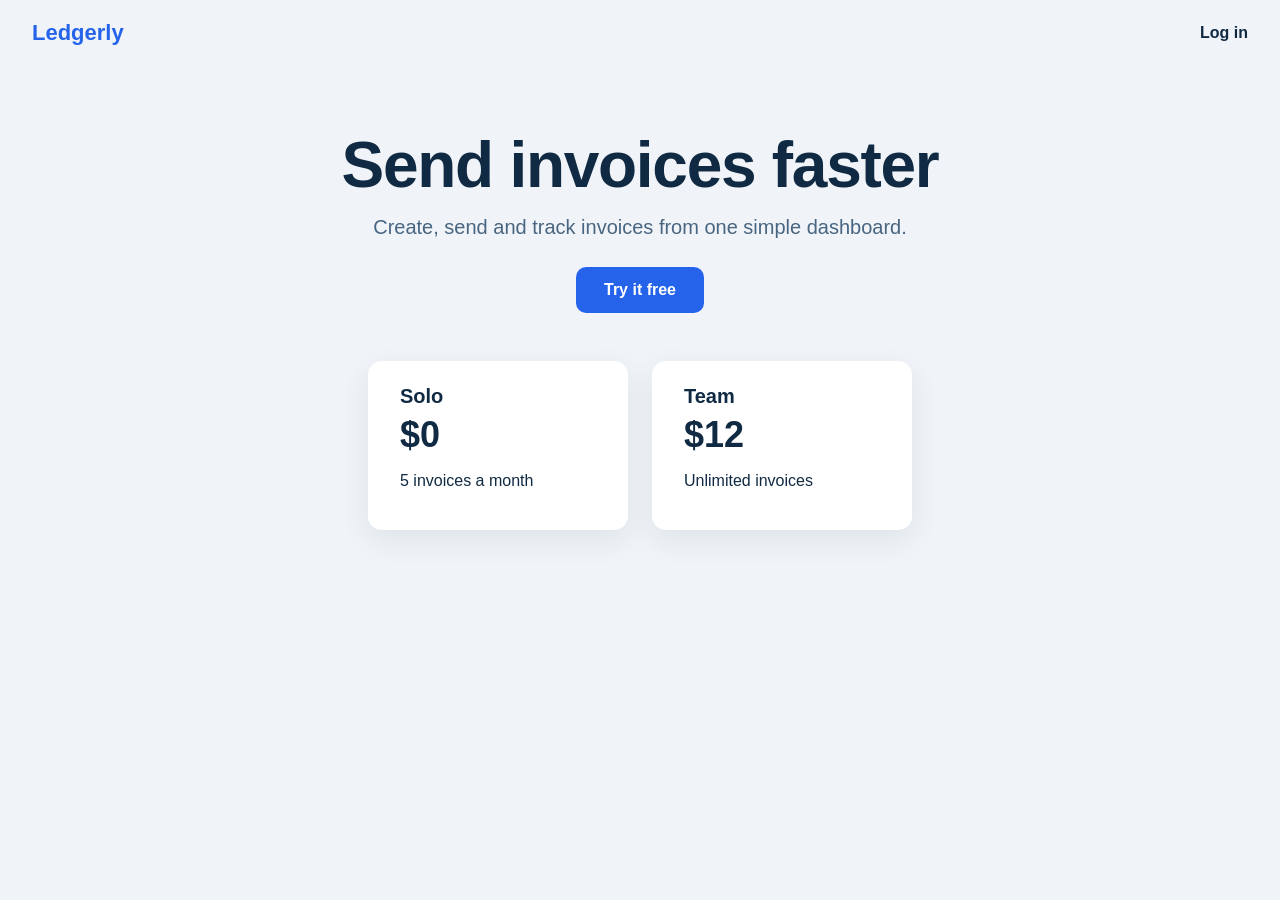
==== ledgerly/index.html @ ea07fb89 "Demo pages with planted mobile bugs" ====
<!doctype html>
<html lang="en">
<head>
<meta charset="utf-8">
<meta name="viewport" content="width=device-width, initial-scale=1">
<title>Ledgerly</title>
<link rel="stylesheet" href="style.css">
</head>
<body>
<header>
  <div class="logo">Ledgerly</div>
  <a class="login" href="#">Log in</a>
</header>
<main class="hero">
  <h1>Send invoices faster</h1>
  <p>Create, send and track invoices from one simple dashboard.</p>
  <a class="cta" href="#">Try it free</a>
</main>
<section class="plans">
  <div class="plan"><h2>Solo</h2><p class="price">$0</p><p>5 invoices a month</p></div>
  <div class="plan"><h2>Team</h2><p class="price">$12</p><p>Unlimited invoices</p></div>
</section>
</body>
</html>
---- ledgerly/style.css ----
* { box-sizing: border-box; }
body { margin: 0; font-family: -apple-system, "Segoe UI", Roboto, Helvetica, Arial, sans-serif; color: #102a43; background: #f0f4f8; }
header { display: flex; justify-content: space-between; align-items: center; padding: 20px 32px; }
.logo { font-weight: 800; font-size: 22px; color: #2563eb; }
.login { color: #102a43; text-decoration: none; font-weight: 600; }
.hero { text-align: center; padding: 64px 24px 48px; }
.hero h1 { font-size: 64px; line-height: 1.1; letter-spacing: -0.02em; margin: 0 0 16px; white-space: nowrap; }
.hero p { font-size: 20px; color: #486581; margin: 0 0 28px; }
.cta { display: inline-block; background: #2563eb; color: #fff; padding: 14px 28px; border-radius: 10px; text-decoration: none; font-weight: 700; }
.plans { display: flex; justify-content: center; gap: 24px; padding: 0 24px 64px; flex-wrap: wrap; }
.plan { background: #fff; border-radius: 14px; padding: 24px 32px; width: 260px; box-shadow: 0 10px 30px rgba(16,42,67,0.08); }
.plan h2 { margin: 0 0 6px; font-size: 20px; }
.price { font-size: 36px; font-weight: 800; margin: 0 0 6px; }
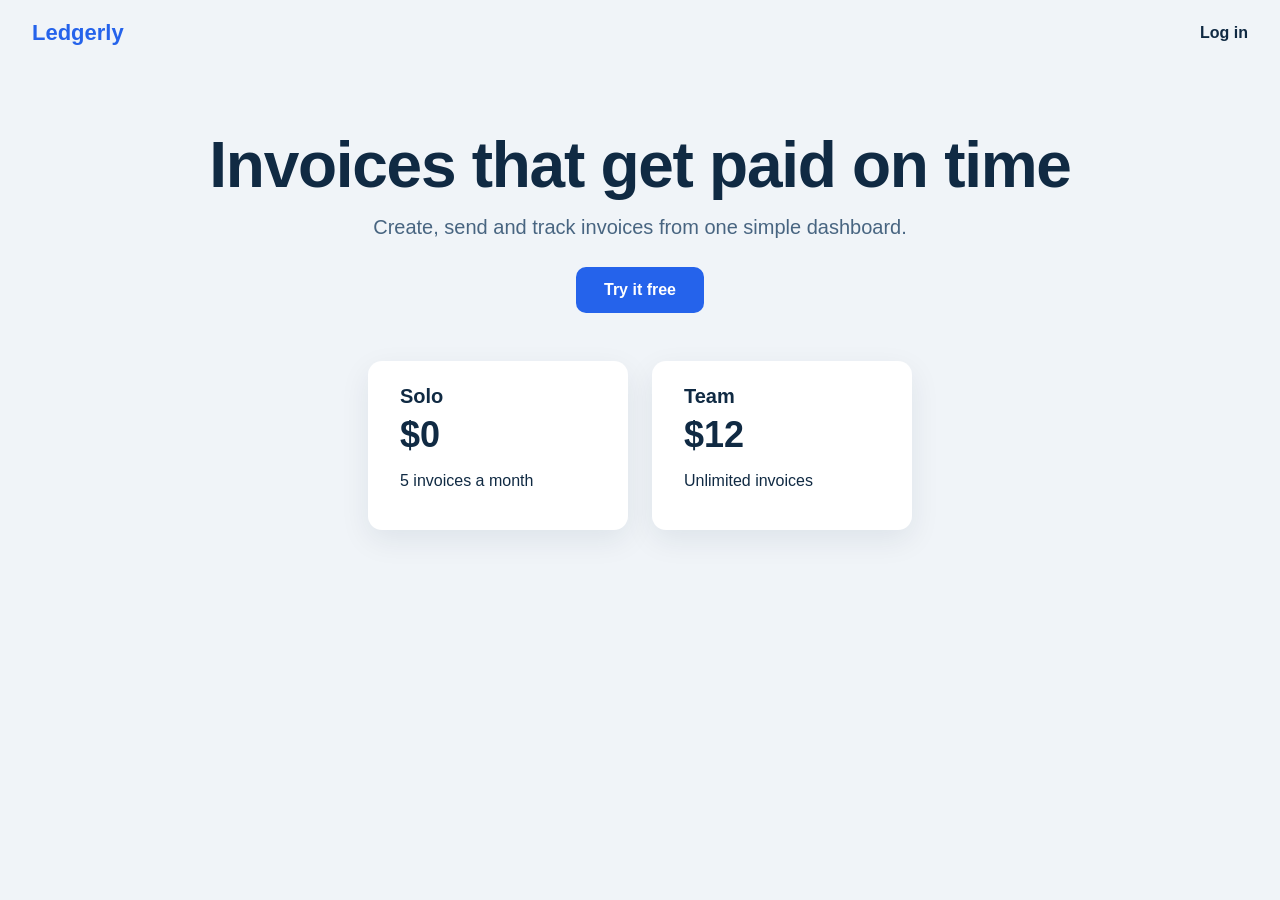
==== commit 57482297: "Update ledgerly headline" ====
--- a/ledgerly/index.html
+++ b/ledgerly/index.html
@@ -12,7 +12,7 @@
   <a class="login" href="#">Log in</a>
 </header>
 <main class="hero">
-  <h1>Send invoices faster</h1>
+  <h1>Invoices that get paid on time</h1>
   <p>Create, send and track invoices from one simple dashboard.</p>
   <a class="cta" href="#">Try it free</a>
 </main>
